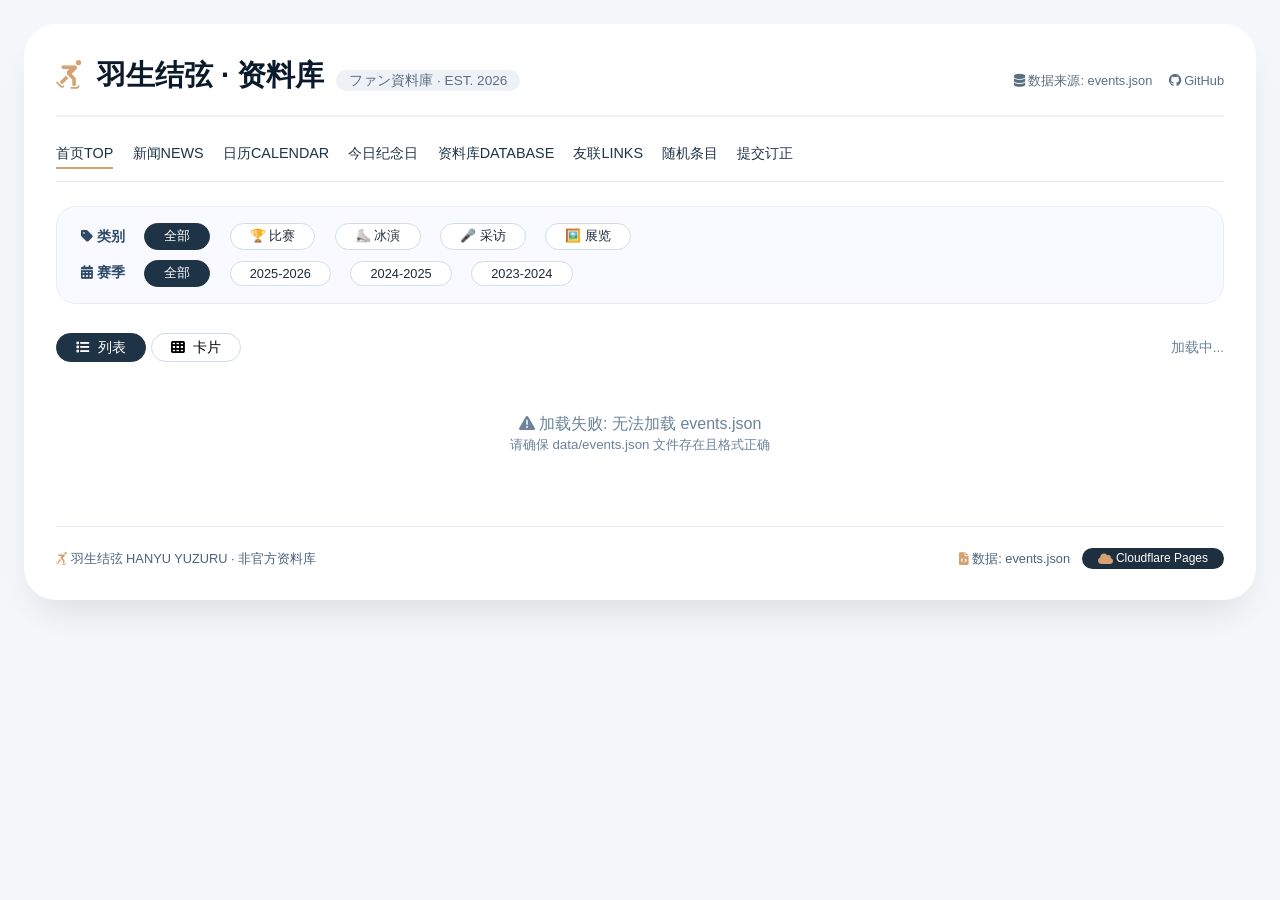
==== simenkrueger/index.html @ fb37cd5f "Add files via upload" ====
<!DOCTYPE html>
<html lang="zh-Hans">
<head>
  <meta charset="UTF-8" />
  <meta name="viewport" content="width=device-width, initial-scale=1.0" />
  <title>羽生结弦 · 资料库</title>
  <link rel="stylesheet" href="https://cdnjs.cloudflare.com/ajax/libs/font-awesome/6.0.0-beta3/css/all.min.css" />
  <link rel="stylesheet" href="style.css" />
</head>
<body>
  <div class="container">
    <!-- ===== 头部 ===== -->
    <div class="site-header">
      <div>
        <span class="logo-main"><i class="fas fa-skating"></i> 羽生结弦 · 资料库</span>
        <span class="logo-sub">ファン資料庫 · EST. 2026</span>
      </div>
      <div style="font-size:0.8rem; color:#5b6f82;">
        <i class="fas fa-database"></i> 数据来源: events.json
        <span style="margin-left:0.8rem;"><i class="fab fa-github"></i> GitHub</span>
      </div>
    </div>

    <!-- ===== 导航 ===== -->
    <div class="nav-links">
      <a href="#" class="active">首页TOP</a>
      <a href="#">新闻NEWS</a>
      <a href="#">日历CALENDAR</a>
      <a href="#">今日纪念日</a>
      <a href="#">资料库DATABASE</a>
      <a href="#">友联LINKS</a>
      <a href="#">随机条目</a>
      <a href="#">提交订正</a>
    </div>

    <!-- ===== 筛选器 ===== -->
    <div class="filter-section">
      <div class="filter-row">
        <span class="label"><i class="fas fa-tag"></i> 类别</span>
        <span class="filter-tag active" data-filter="all">全部</span>
        <span class="filter-tag" data-filter="比赛">🏆 比赛</span>
        <span class="filter-tag" data-filter="冰演">⛸️ 冰演</span>
        <span class="filter-tag" data-filter="采访">🎤 采访</span>
        <span class="filter-tag" data-filter="展览">🖼️ 展览</span>
      </div>
      <div class="filter-row" style="margin-top:0.6rem;">
        <span class="label"><i class="fas fa-calendar-alt"></i> 赛季</span>
        <span class="filter-tag active" data-season="all">全部</span>
        <span class="filter-tag" data-season="2025-2026">2025-2026</span>
        <span class="filter-tag" data-season="2024-2025">2024-2025</span>
        <span class="filter-tag" data-season="2023-2024">2023-2024</span>
      </div>
    </div>

    <!-- ===== 视图切换 ===== -->
    <div class="view-controls">
      <div>
        <button class="view-btn active" data-view="list"><i class="fas fa-list"></i> 列表</button>
        <button class="view-btn" data-view="grid"><i class="fas fa-th"></i> 卡片</button>
      </div>
      <div style="font-size:0.85rem; color:#6b839b;">
        <span id="result-count">加载中...</span>
      </div>
    </div>

    <!-- ===== 内容区域 ===== -->
    <div id="content-area">
      <div class="loading"><i class="fas fa-spinner fa-spin"></i> 加载数据中...</div>
    </div>

    <!-- ===== 底部 ===== -->
    <div class="footer-meta">
      <div><i class="fas fa-skating"></i> 羽生结弦 HANYU YUZURU · 非官方资料库</div>
      <div>
        <i class="fas fa-file-code"></i> 数据: events.json
        <span class="github-badge"><i class="fas fa-cloud"></i> Cloudflare Pages</span>
      </div>
    </div>
  </div>

  <!-- ===== JavaScript ===== -->
  <script src="script.js"></script>
</body>
</html>
---- simenkrueger/style.css ----
* {
  margin: 0;
  padding: 0;
  box-sizing: border-box;
  font-family: 'Segoe UI', Roboto, Helvetica, Arial, sans-serif;
}

body {
  background: #f5f7fa;
  color: #1e2a3a;
  padding: 1.5rem;
}

.container {
  max-width: 1280px;
  margin: 0 auto;
  background: white;
  border-radius: 32px;
  box-shadow: 0 20px 40px -12px rgba(0, 0, 0, 0.12);
  padding: 2rem;
}

/* ===== 头部 ===== */
.site-header {
  display: flex;
  flex-wrap: wrap;
  align-items: baseline;
  justify-content: space-between;
  border-bottom: 2px solid #eef2f7;
  padding-bottom: 1.2rem;
  margin-bottom: 1.5rem;
}

.logo-main {
  font-size: 1.8rem;
  font-weight: 700;
  color: #0b1a2b;
}

.logo-main i {
  color: #d4a373;
  margin-right: 8px;
}

.logo-sub {
  font-size: 0.85rem;
  color: #5b6f82;
  background: #eef2f7;
  padding: 0.2rem 0.8rem;
  border-radius: 40px;
  margin-left: 0.5rem;
}

/* ===== 导航 ===== */
.nav-links {
  display: flex;
  flex-wrap: wrap;
  gap: 0.5rem 1.2rem;
  margin-bottom: 1.5rem;
  border-bottom: 1px solid #e6ecf3;
  padding-bottom: 0.8rem;
  font-weight: 500;
  font-size: 0.9rem;
}

.nav-links a {
  color: #1f3347;
  text-decoration: none;
  padding: 0.2rem 0;
  border-bottom: 2px solid transparent;
  transition: 0.15s;
}

.nav-links a:hover,
.nav-links .active {
  border-bottom-color: #d4a373;
}

/* ===== 筛选器 ===== */
.filter-section {
  background: #f8faff;
  border-radius: 20px;
  padding: 1rem 1.5rem;
  margin-bottom: 1.8rem;
  border: 1px solid #e6edf6;
}

.filter-row {
  display: flex;
  flex-wrap: wrap;
  gap: 0.6rem 1.2rem;
  align-items: center;
}

.filter-row .label {
  font-weight: 600;
  font-size: 0.85rem;
  color: #2d4a66;
}

.filter-tag {
  padding: 0.25rem 1.2rem;
  border-radius: 30px;
  font-size: 0.8rem;
  cursor: pointer;
  border: 1px solid #d0dce9;
  background: white;
  transition: 0.15s;
}

.filter-tag:hover {
  background: #e9eef5;
}

.filter-tag.active {
  background: #1f3347;
  color: white;
  border-color: #1f3347;
}

/* ===== 视图控制 ===== */
.view-controls {
  display: flex;
  flex-wrap: wrap;
  gap: 0.5rem 1rem;
  align-items: center;
  justify-content: space-between;
  margin-bottom: 1.2rem;
}

.view-btn {
  padding: 0.3rem 1.2rem;
  border-radius: 30px;
  border: 1px solid #d0dce9;
  background: white;
  cursor: pointer;
  font-size: 0.85rem;
  transition: 0.15s;
}

.view-btn.active {
  background: #1f3347;
  color: white;
  border-color: #1f3347;
}

.view-btn i {
  margin-right: 4px;
}

/* ===== 赛季分组 ===== */
.season-group {
  margin-bottom: 2rem;
}

.season-title {
  font-size: 1.2rem;
  font-weight: 700;
  color: #0b1a2b;
  padding: 0.5rem 0;
  border-bottom: 3px solid #d4a373;
  margin-bottom: 1rem;
  display: flex;
  align-items: center;
  gap: 10px;
}

.season-title .count {
  font-size: 0.75rem;
  font-weight: 400;
  color: #6b839b;
  background: #eef2f7;
  padding: 0.1rem 0.7rem;
  border-radius: 30px;
}

/* ===== 列表视图 ===== */
.event-list {
  display: flex;
  flex-direction: column;
  gap: 0.3rem;
}

.event-item {
  display: flex;
  flex-wrap: wrap;
  align-items: center;
  padding: 0.7rem 1rem;
  border-radius: 12px;
  background: #fafcff;
  border: 1px solid #eef2f7;
  transition: 0.1s;
  gap: 0.5rem 1rem;
}

.event-item:hover {
  background: #f3f7fe;
  border-color: #d4a373;
}

.event-date {
  font-weight: 600;
  color: #2d4a66;
  min-width: 90px;
  font-size: 0.9rem;
}

.event-type {
  padding: 0.1rem 0.8rem;
  border-radius: 30px;
  font-size: 0.7rem;
  font-weight: 600;
  background: #e4ebf3;
  color: #2d4a66;
}

.event-type.比赛 {
  background: #fce9e6;
  color: #b3412a;
}
.event-type.冰演 {
  background: #e6f0fa;
  color: #1e6a9e;
}
.event-type.采访 {
  background: #e6f7e9;
  color: #2a7a4a;
}
.event-type.展览 {
  background: #f5ece6;
  color: #a66a3e;
}

.event-title {
  flex: 1;
  font-weight: 500;
}

.event-result {
  background: #f0e8d8;
  padding: 0.1rem 0.8rem;
  border-radius: 30px;
  font-size: 0.75rem;
  font-weight: 600;
}

.event-media {
  display: flex;
  gap: 0.6rem;
}

.event-media a {
  color: #6b839b;
  font-size: 0.85rem;
  text-decoration: none;
}

.event-media a:hover {
  color: #d4a373;
}

/* ===== 卡片视图 ===== */
.event-grid {
  display: grid;
  grid-template-columns: repeat(auto-fill, minmax(280px, 1fr));
  gap: 1rem;
}

.event-card {
  background: #fafcff;
  border: 1px solid #eef2f7;
  border-radius: 16px;
  padding: 1.2rem;
  transition: 0.15s;
}

.event-card:hover {
  border-color: #d4a373;
  box-shadow: 0 4px 12px rgba(0, 0, 0, 0.05);
}

.event-card .date {
  font-size: 0.8rem;
  color: #6b839b;
}

.event-card .title {
  font-weight: 600;
  font-size: 1rem;
  margin: 0.3rem 0;
}

.event-card .type {
  display: inline-block;
  padding: 0.1rem 0.7rem;
  border-radius: 30px;
  font-size: 0.7rem;
  font-weight: 600;
  margin-top: 0.3rem;
}

.event-card .type.比赛 {
  background: #fce9e6;
  color: #b3412a;
}
.event-card .type.冰演 {
  background: #e6f0fa;
  color: #1e6a9e;
}
.event-card .type.采访 {
  background: #e6f7e9;
  color: #2a7a4a;
}
.event-card .type.展览 {
  background: #f5ece6;
  color: #a66a3e;
}

.event-card .media-links {
  margin-top: 0.6rem;
  display: flex;
  gap: 0.8rem;
  font-size: 0.8rem;
}

.event-card .media-links a {
  color: #6b839b;
  text-decoration: none;
}

.event-card .media-links a:hover {
  color: #d4a373;
}

/* ===== 状态 ===== */
.loading {
  text-align: center;
  padding: 2rem;
  color: #6b839b;
}
.empty {
  text-align: center;
  padding: 2rem;
  color: #6b839b;
}

/* ===== 底部 ===== */
.footer-meta {
  margin-top: 2.5rem;
  padding-top: 1.5rem;
  border-top: 1px solid #e6ecf3;
  display: flex;
  flex-wrap: wrap;
  justify-content: space-between;
  font-size: 0.8rem;
  color: #4b637b;
}

.footer-meta i {
  color: #d4a373;
}

.github-badge {
  background: #1e2f40;
  color: white;
  padding: 0.2rem 1rem;
  border-radius: 40px;
  font-size: 0.75rem;
  margin-left: 0.5rem;
}

/* ===== 响应式 ===== */
@media (max-width: 600px) {
  .container {
    padding: 1rem;
  }
  .event-item {
    flex-direction: column;
    align-items: flex-start;
  }
  .event-date {
    min-width: auto;
  }
}
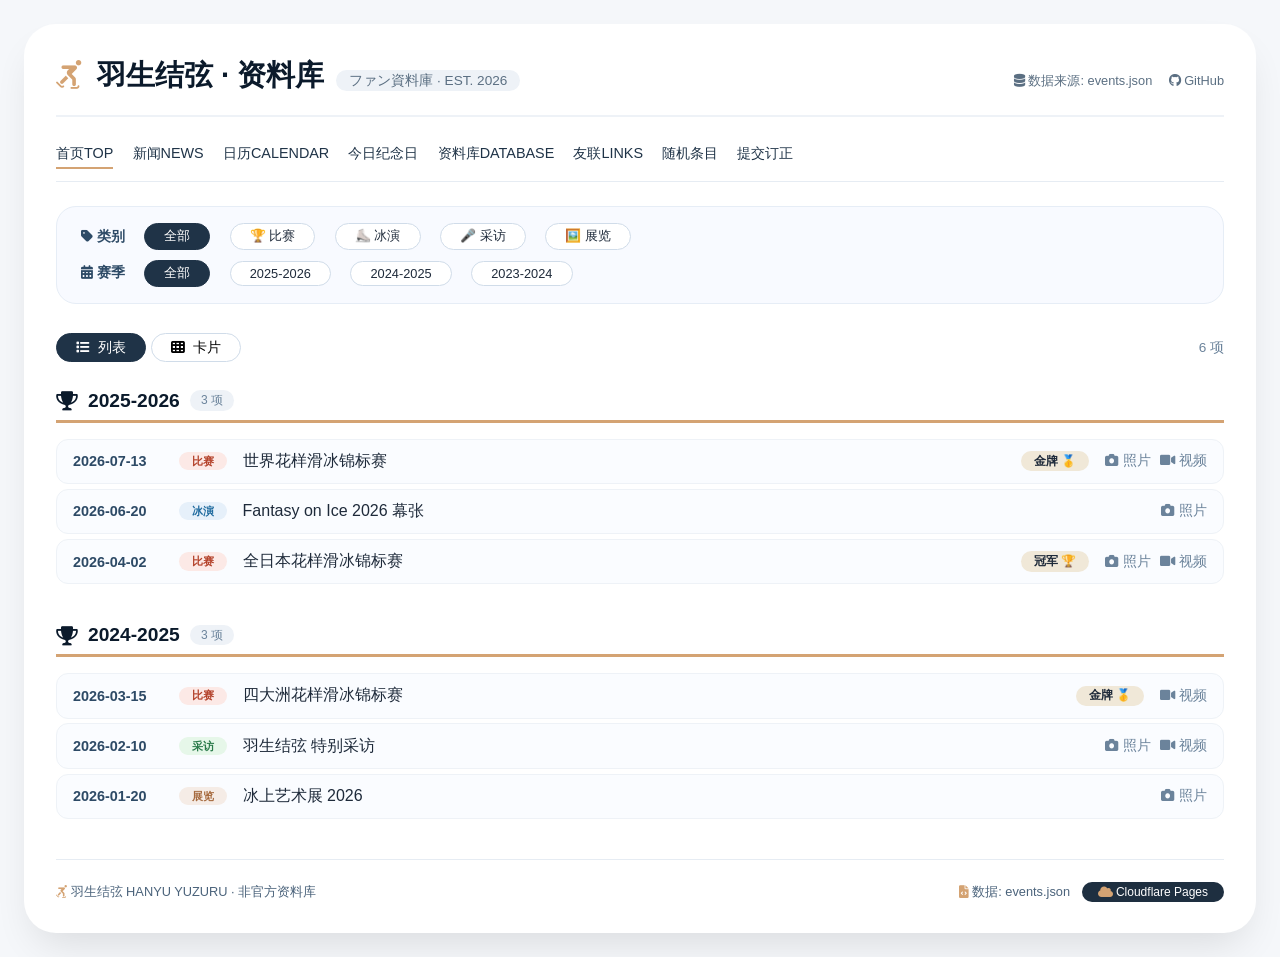
==== commit a33f1dec: "Add files via upload" ====
--- a/simenkrueger/index.html
+++ b/simenkrueger/index.html
@@ -9,7 +9,7 @@
 </head>
 <body>
   <div class="container">
-    <!-- ===== 头部 ===== -->
+    <!-- 头部 -->
     <div class="site-header">
       <div>
         <span class="logo-main"><i class="fas fa-skating"></i> 羽生结弦 · 资料库</span>
@@ -21,7 +21,7 @@
       </div>
     </div>
 
-    <!-- ===== 导航 ===== -->
+    <!-- 导航 -->
     <div class="nav-links">
       <a href="#" class="active">首页TOP</a>
       <a href="#">新闻NEWS</a>
@@ -33,7 +33,7 @@
       <a href="#">提交订正</a>
     </div>
 
-    <!-- ===== 筛选器 ===== -->
+    <!-- 筛选器 -->
     <div class="filter-section">
       <div class="filter-row">
         <span class="label"><i class="fas fa-tag"></i> 类别</span>
@@ -52,7 +52,7 @@
       </div>
     </div>
 
-    <!-- ===== 视图切换 ===== -->
+    <!-- 视图切换 -->
     <div class="view-controls">
       <div>
         <button class="view-btn active" data-view="list"><i class="fas fa-list"></i> 列表</button>
@@ -63,12 +63,12 @@
       </div>
     </div>
 
-    <!-- ===== 内容区域 ===== -->
+    <!-- 内容区域 -->
     <div id="content-area">
       <div class="loading"><i class="fas fa-spinner fa-spin"></i> 加载数据中...</div>
     </div>
 
-    <!-- ===== 底部 ===== -->
+    <!-- 底部 -->
     <div class="footer-meta">
       <div><i class="fas fa-skating"></i> 羽生结弦 HANYU YUZURU · 非官方资料库</div>
       <div>
@@ -78,7 +78,7 @@
     </div>
   </div>
 
-  <!-- ===== JavaScript ===== -->
+  <!-- ===== 注意：script 放在 body 底部 ===== -->
   <script src="script.js"></script>
 </body>
 </html>
